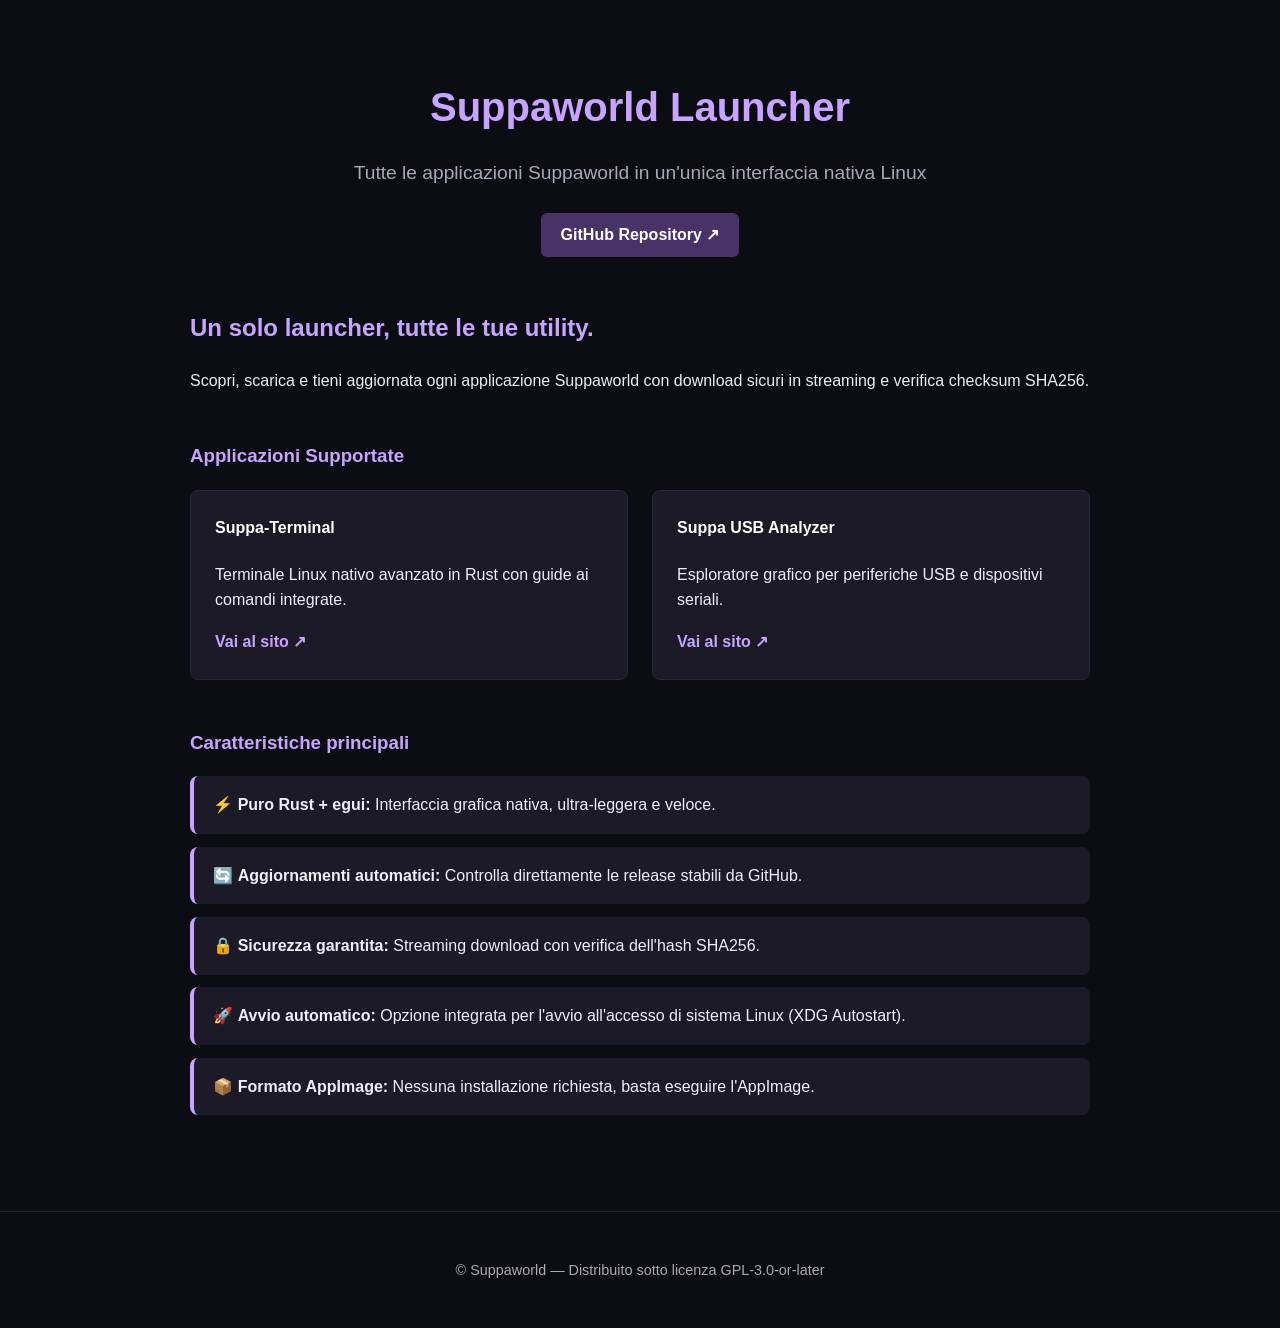
==== docs/index.html @ b3b7117d "Add docs/index.html" ====
<!doctype html>
<html lang="it">
  <head>
    <meta charset="utf-8">
    <meta name="viewport" content="width=device-width, initial-scale=1">
    <meta name="description" content="Suppaworld Launcher: l'hub unico per scoprire, scaricare e aggiornare le applicazioni Suppaworld su Linux.">
    <title>Suppaworld Launcher — Suppaworld</title>
    <link rel="stylesheet" href="./styles.css">
  </head>
  <body>
    <header>
      <div class="header-container">
        <h1>Suppaworld Launcher</h1>
        <p class="subtitle">Tutte le applicazioni Suppaworld in un'unica interfaccia nativa Linux</p>
        <nav>
          <a href="https://github.com/suppaman80/Suppa_Launcher" class="btn">GitHub Repository ↗</a>
        </nav>
      </div>
    </header>
    <main>
      <section class="hero">
        <h2>Un solo launcher, tutte le tue utility.</h2>
        <p>Scopri, scarica e tieni aggiornata ogni applicazione Suppaworld con download sicuri in streaming e verifica checksum SHA256.</p>
      </section>
      <section class="apps">
        <h3>Applicazioni Supportate</h3>
        <div class="grid">
          <div class="card">
            <h4>Suppa-Terminal</h4>
            <p>Terminale Linux nativo avanzato in Rust con guide ai comandi integrate.</p>
            <a href="https://suppaman80.github.io/Suppa-Terminal/">Vai al sito ↗</a>
          </div>
          <div class="card">
            <h4>Suppa USB Analyzer</h4>
            <p>Esploratore grafico per periferiche USB e dispositivi seriali.</p>
            <a href="https://suppaman80.github.io/Suppa-Usb-Analyzer/">Vai al sito ↗</a>
          </div>
        </div>
      </section>
      <section class="features">
        <h3>Caratteristiche principali</h3>
        <ul>
          <li>⚡ <strong>Puro Rust + egui:</strong> Interfaccia grafica nativa, ultra-leggera e veloce.</li>
          <li>🔄 <strong>Aggiornamenti automatici:</strong> Controlla direttamente le release stabili da GitHub.</li>
          <li>🔒 <strong>Sicurezza garantita:</strong> Streaming download con verifica dell'hash SHA256.</li>
          <li>🚀 <strong>Avvio automatico:</strong> Opzione integrata per l'avvio all'accesso di sistema Linux (XDG Autostart).</li>
          <li>📦 <strong>Formato AppImage:</strong> Nessuna installazione richiesta, basta eseguire l'AppImage.</li>
        </ul>
      </section>
    </main>
    <footer>
      <p>&copy; Suppaworld — Distribuito sotto licenza GPL-3.0-or-later</p>
    </footer>
  </body>
</html>
---- docs/styles.css ----
body {
  background: #0c0d13;
  color: #efedf4;
  font-family: -apple-system, BlinkMacSystemFont, "Segoe UI", Roboto, Helvetica, Arial, sans-serif;
  line-height: 1.6;
  margin: 0;
  padding: 0;
}
.header-container {
  max-width: 900px;
  margin: 0 auto;
  padding: 3rem 1.5rem 2rem;
  text-align: center;
}
h1 {
  color: #c7a4ff;
  font-size: 2.5rem;
  margin-bottom: 0.5rem;
}
.subtitle {
  color: #aba6b9;
  font-size: 1.2rem;
}
nav {
  margin-top: 1.5rem;
}
.btn {
  display: inline-block;
  background: #483369;
  color: #ffffff;
  padding: 0.6rem 1.2rem;
  border-radius: 6px;
  text-decoration: none;
  font-weight: bold;
}
.btn:hover {
  background: #5c4387;
}
main {
  max-width: 900px;
  margin: 0 auto;
  padding: 0 1.5rem 3rem;
}
section {
  margin-bottom: 3rem;
}
h2, h3 {
  color: #c7a4ff;
}
.grid {
  display: grid;
  grid-template-columns: repeat(auto-fit, minmax(280px, 1fr));
  gap: 1.5rem;
  margin-top: 1rem;
}
.card {
  background: #1d1a27;
  padding: 1.5rem;
  border-radius: 8px;
  border: 1px solid #2b273b;
}
.card h4 {
  margin-top: 0;
  color: #ffffff;
}
.card a {
  color: #c7a4ff;
  text-decoration: none;
  font-weight: bold;
}
.card a:hover {
  text-decoration: underline;
}
ul {
  list-style: none;
  padding: 0;
}
li {
  background: #1d1a27;
  margin: 0.8rem 0;
  padding: 1rem 1.2rem;
  border-radius: 8px;
  border-left: 4px solid #c7a4ff;
}
footer {
  border-top: 1px solid #211e2d;
  text-align: center;
  padding: 2rem;
  color: #aba6b9;
  font-size: 0.9rem;
}
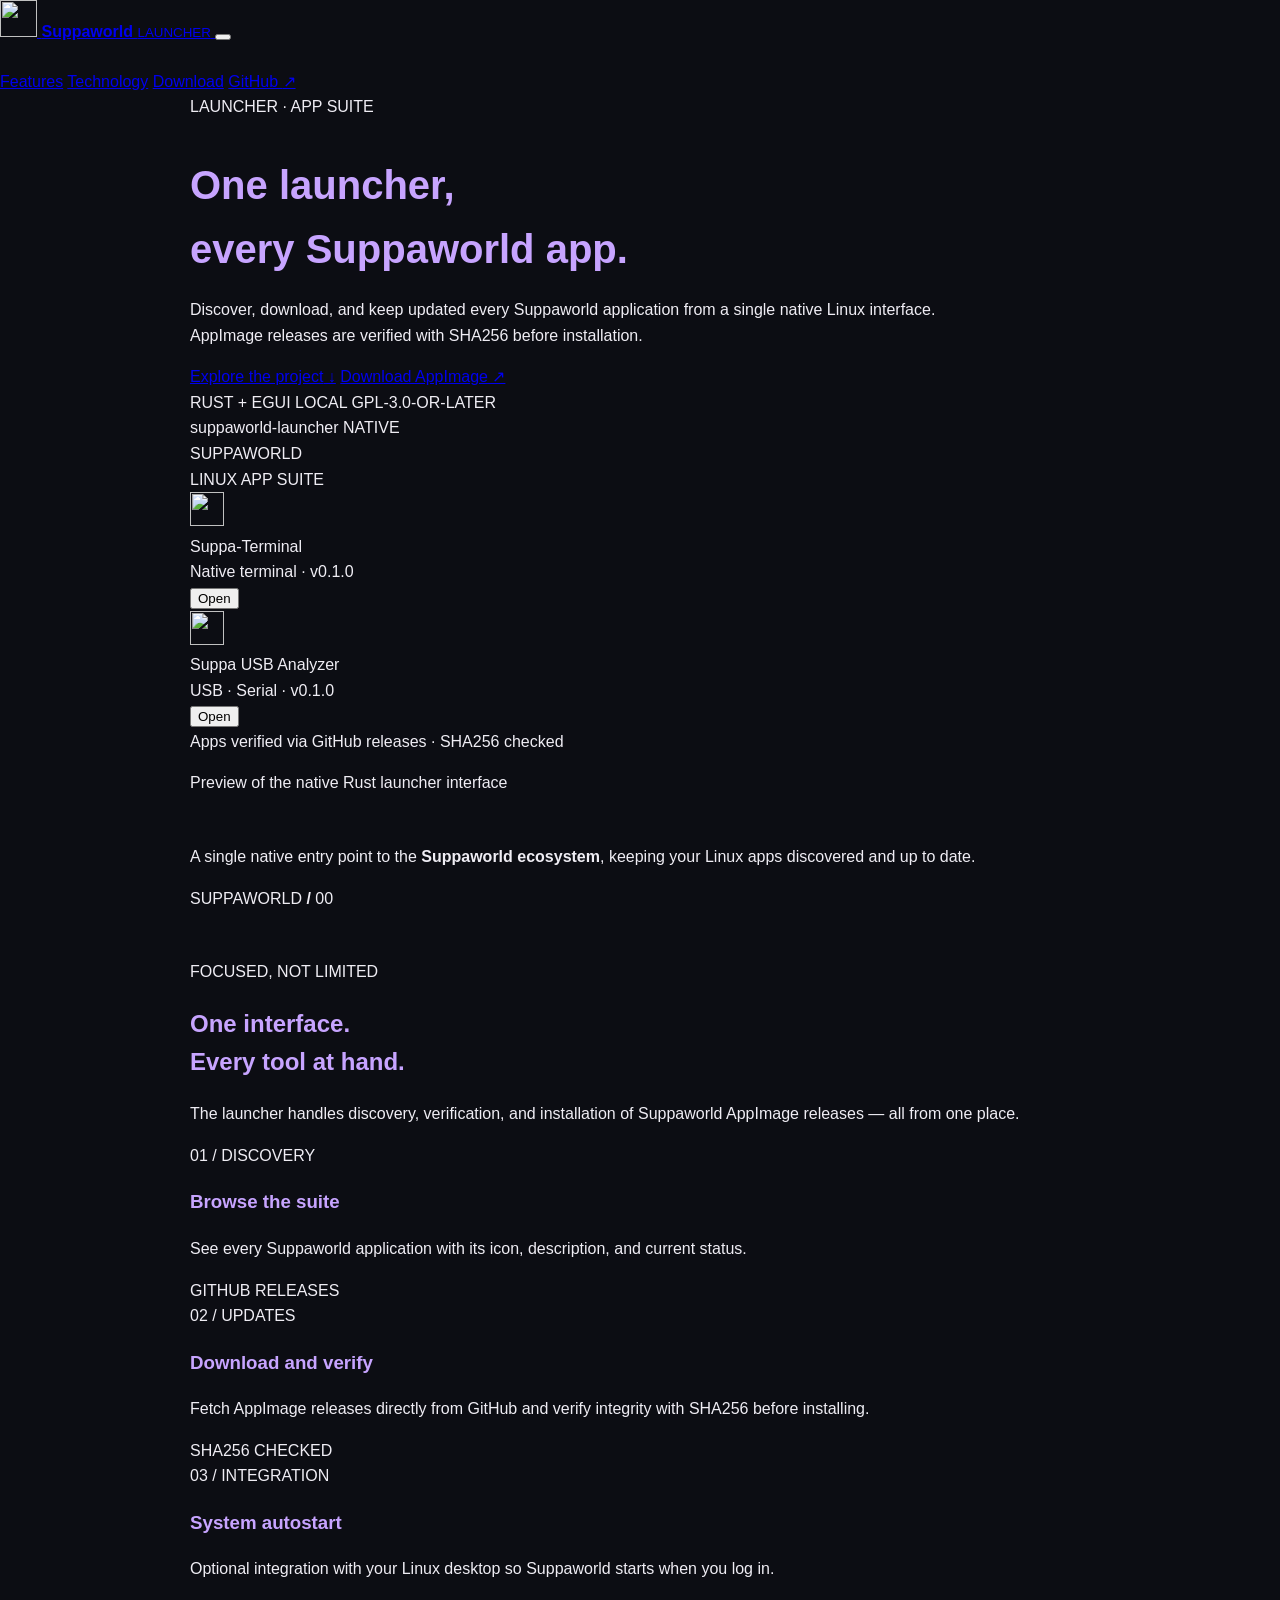
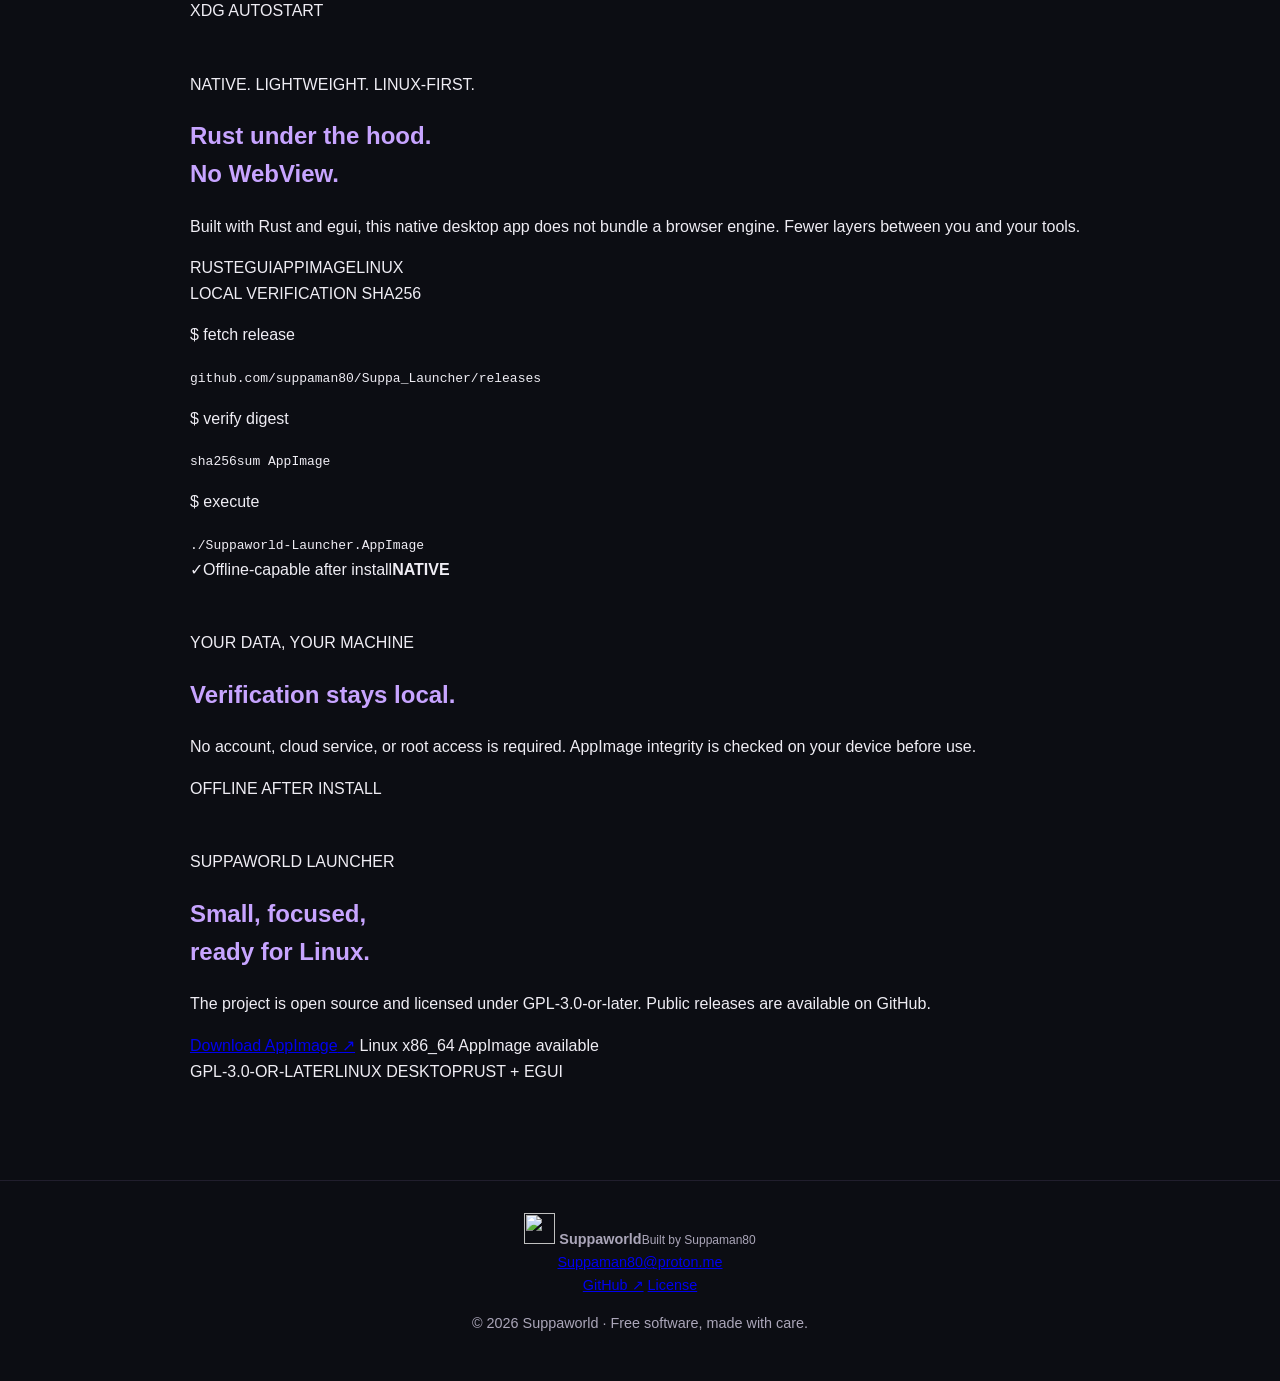
==== commit 0b770ab1: "Add styled docs/index.html" ====
--- a/docs/index.html
+++ b/docs/index.html
@@ -1,55 +1,212 @@
 <!doctype html>
-<html lang="it">
+<html lang="en">
   <head>
     <meta charset="utf-8">
     <meta name="viewport" content="width=device-width, initial-scale=1">
-    <meta name="description" content="Suppaworld Launcher: l'hub unico per scoprire, scaricare e aggiornare le applicazioni Suppaworld su Linux.">
+    <meta name="theme-color" content="#0c0d13">
+    <meta name="description" content="Suppaworld Launcher: native hub to discover, download, and update Suppaworld applications on Linux.">
+    <meta property="og:title" content="Suppaworld Launcher — Suppaworld">
+    <meta property="og:description" content="A native launcher for the Suppaworld app suite, built with Rust.">
+    <meta property="og:type" content="website">
     <title>Suppaworld Launcher — Suppaworld</title>
     <link rel="stylesheet" href="./styles.css">
+    <link rel="icon" type="image/png" href="./suppa-terminal.png">
+    <script src="./app.js" defer></script>
   </head>
-  <body>
-    <header>
-      <div class="header-container">
-        <h1>Suppaworld Launcher</h1>
-        <p class="subtitle">Tutte le applicazioni Suppaworld in un'unica interfaccia nativa Linux</p>
-        <nav>
-          <a href="https://github.com/suppaman80/Suppa_Launcher" class="btn">GitHub Repository ↗</a>
-        </nav>
+  <body id="top">
+    <div class="ambient ambient-one" aria-hidden="true"></div>
+    <div class="ambient ambient-two" aria-hidden="true"></div>
+
+    <header class="site-header">
+      <a class="brand" href="#top" aria-label="Suppaworld, back to top">
+        <img class="brand-mark" src="./suppa-terminal.png" width="37" height="37" alt="">
+        <span class="brand-name">
+          <strong>Suppaworld</strong>
+          <small>LAUNCHER</small>
+        </span>
+      </a>
+
+      <button class="menu-toggle" type="button" aria-expanded="false" aria-controls="main-navigation" aria-label="Open menu">
+        <span></span><span></span>
+      </button>
+
+      <nav class="main-navigation" id="main-navigation" aria-label="Main navigation">
+        <a href="#features">Features</a>
+        <a href="#technology">Technology</a>
+        <a href="#download">Download</a>
+        <a class="nav-github" href="https://github.com/suppaman80/Suppa_Launcher" target="_blank" rel="noreferrer">GitHub <span aria-hidden="true">↗</span></a>
+      </nav>
+    </header>
+
+    <main>
+      <section class="hero section-wrap" aria-labelledby="hero-title">
+        <div class="hero-copy">
+          <div class="eyebrow">
+            <span class="eyebrow-dot"></span>
+            LAUNCHER · APP SUITE
+          </div>
+          <h1 id="hero-title">One launcher,<br><span>every Suppaworld app.</span></h1>
+          <p class="hero-description">
+            Discover, download, and keep updated every Suppaworld application from a single native Linux interface.<br>
+            AppImage releases are verified with SHA256 before installation.
+          </p>
+          <div class="hero-actions">
+            <a class="button button-primary" href="#features">Explore the project<span aria-hidden="true"> ↓</span></a>
+            <a class="button button-quiet" href="https://github.com/suppaman80/Suppa_Launcher/releases/latest" target="_blank" rel="noreferrer">Download AppImage<span aria-hidden="true"> ↗</span></a>
+          </div>
+          <div class="hero-facts" aria-label="Key facts">
+            <span><i class="fact-mark fact-rust"></i> RUST + EGUI</span>
+            <span><i class="fact-mark fact-local"></i> LOCAL</span>
+            <span><i class="fact-mark fact-license"></i> GPL-3.0-OR-LATER</span>
+          </div>
+        </div>
+
+        <div class="hero-preview">
+          <div class="preview-glow" aria-hidden="true"></div>
+          <div class="app-window">
+            <div class="window-top">
+              <span class="window-dots"><i></i><i></i><i></i></span>
+              <span class="window-title">suppaworld-launcher</span>
+              <span class="window-live"><i></i> NATIVE</span>
+            </div>
+            <div class="window-body">
+              <div class="launcher-preview">
+                <div class="launcher-header">
+                  <div class="launcher-title">SUPPAWORLD</div>
+                  <div class="launcher-subtitle">LINUX APP SUITE</div>
+                </div>
+                <div class="launcher-grid">
+                  <div class="app-card preview-card">
+                    <img class="app-preview-icon" src="./suppa-terminal.png" width="34" height="34" alt="">
+                    <div class="app-preview-info">
+                      <div class="app-preview-name">Suppa-Terminal</div>
+                      <div class="app-preview-state">Native terminal · v0.1.0</div>
+                    </div>
+                    <button class="app-preview-action">Open</button>
+                  </div>
+                  <div class="app-card preview-card">
+                    <img class="app-preview-icon" src="./suppa-usb-analyzer.png" width="34" height="34" alt="">
+                    <div class="app-preview-info">
+                      <div class="app-preview-name">Suppa USB Analyzer</div>
+                      <div class="app-preview-state">USB · Serial · v0.1.0</div>
+                    </div>
+                    <button class="app-preview-action">Open</button>
+                  </div>
+                </div>
+                <div class="launcher-notice">
+                  <span class="launcher-dot"></span>
+                  Apps verified via GitHub releases · SHA256 checked
+                </div>
+              </div>
+            </div>
+          </div>
+          <p class="preview-caption"><span></span> Preview of the native Rust launcher interface</p>
+        </div>
+      </section>
+
+      <section class="intro-strip section-wrap" aria-label="Introduction">
+        <p>A single native entry point to the <strong>Suppaworld ecosystem</strong>, keeping your Linux apps discovered and up to date.</p>
+        <span class="strip-index">SUPPAWORLD <b>/</b> 00</span>
+      </section>
+
+      <section class="content-section section-wrap" id="features">
+        <div class="section-heading">
+          <div>
+            <span class="section-kicker">FOCUSED, NOT LIMITED</span>
+            <h2>One interface.<br><span>Every tool at hand.</span></h2>
+          </div>
+          <p>The launcher handles discovery, verification, and installation of Suppaworld AppImage releases — all from one place.</p>
+        </div>
+
+        <div class="feature-grid">
+          <article class="feature-card feature-primary">
+            <div class="feature-icon icon-scan" aria-hidden="true"><span></span><span></span><span></span></div>
+            <span class="card-index">01 / DISCOVERY</span>
+            <h3>Browse the suite</h3>
+            <p>See every Suppaworld application with its icon, description, and current status.</p>
+            <div class="feature-foot"><span class="feature-dot"></span> GITHUB RELEASES</div>
+          </article>
+
+          <article class="feature-card">
+            <div class="feature-icon icon-download" aria-hidden="true"><i></i><i></i><i></i></div>
+            <span class="card-index">02 / UPDATES</span>
+            <h3>Download and verify</h3>
+            <p>Fetch AppImage releases directly from GitHub and verify integrity with SHA256 before installing.</p>
+            <div class="feature-foot"><span class="feature-dot dot-blue"></span> SHA256 CHECKED</div>
+          </article>
+
+          <article class="feature-card">
+            <div class="feature-icon icon-gear" aria-hidden="true"><i></i><i></i><i></i><i></i></div>
+            <span class="card-index">03 / INTEGRATION</span>
+            <h3>System autostart</h3>
+            <p>Optional integration with your Linux desktop so Suppaworld starts when you log in.</p>
+            <div class="feature-foot"><span class="feature-dot dot-green"></span> XDG AUTOSTART</div>
+          </article>
+        </div>
+      </section>
+
+      <section class="content-section section-wrap technology-section" id="technology">
+        <div class="technology-card">
+          <div class="technology-copy">
+            <span class="section-kicker">NATIVE. LIGHTWEIGHT. LINUX-FIRST.</span>
+            <h2>Rust under the hood.<br><span>No WebView.</span></h2>
+            <p>Built with Rust and egui, this native desktop app does not bundle a browser engine. Fewer layers between you and your tools.</p>
+            <div class="tech-pills"><span>RUST</span><span>EGUI</span><span>APPIMAGE</span><span>LINUX</span></div>
+          </div>
+          <div class="terminal-card" aria-label="Example of local verification">
+            <div class="terminal-top">
+              <span class="terminal-dots"><i></i><i></i><i></i></span>
+              <span>LOCAL VERIFICATION</span>
+              <span class="terminal-lock">SHA256</span>
+            </div>
+            <div class="terminal-body">
+              <p><span class="terminal-prompt">$</span> fetch release</p>
+              <code>github.com/suppaman80/Suppa_Launcher/releases</code>
+              <p><span class="terminal-prompt">$</span> verify digest</p>
+              <code>sha256sum AppImage</code>
+              <p><span class="terminal-prompt">$</span> execute</p>
+              <code>./Suppaworld-Launcher.AppImage</code>
+              <div class="terminal-result"><span class="result-check">✓</span><span>Offline-capable after install</span><b>NATIVE</b></div>
+            </div>
+          </div>
+        </div>
+      </section>
+
+      <section class="privacy-section section-wrap">
+        <div class="privacy-mark" aria-hidden="true"><span></span></div>
+        <div>
+          <span class="section-kicker">YOUR DATA, YOUR MACHINE</span>
+          <h2>Verification stays local.</h2>
+          <p>No account, cloud service, or root access is required. AppImage integrity is checked on your device before use.</p>
+        </div>
+        <span class="privacy-badge"><i></i> OFFLINE AFTER INSTALL</span>
+      </section>
+
+      <section class="download-section section-wrap" id="download">
+        <div class="download-orbit orbit-one" aria-hidden="true"></div>
+        <div class="download-orbit orbit-two" aria-hidden="true"></div>
+        <span class="section-kicker">SUPPAWORLD LAUNCHER</span>
+        <h2>Small, focused,<br><span>ready for Linux.</span></h2>
+        <p>The project is open source and licensed under GPL-3.0-or-later. Public releases are available on GitHub.</p>
+        <div class="download-actions">
+          <a class="button button-primary" href="https://github.com/suppaman80/Suppa_Launcher/releases/latest" target="_blank" rel="noreferrer">Download AppImage<span aria-hidden="true"> ↗</span></a>
+          <span class="release-note"><i></i> Linux x86_64 AppImage available</span>
+        </div>
+        <div class="download-meta"><span>GPL-3.0-OR-LATER</span><span>LINUX DESKTOP</span><span>RUST + EGUI</span></div>
+      </section>
+    </main>
+
+    <footer class="site-footer section-wrap">
+      <div class="footer-brand">
+        <img class="brand-mark" src="./suppa-terminal.png" width="31" height="31" alt="">
+        <span><strong>Suppaworld</strong><small>Built by Suppaman80</small></span>
       </div>
-    </header>
-    <main>
-      <section class="hero">
-        <h2>Un solo launcher, tutte le tue utility.</h2>
-        <p>Scopri, scarica e tieni aggiornata ogni applicazione Suppaworld con download sicuri in streaming e verifica checksum SHA256.</p>
-      </section>
-      <section class="apps">
-        <h3>Applicazioni Supportate</h3>
-        <div class="grid">
-          <div class="card">
-            <h4>Suppa-Terminal</h4>
-            <p>Terminale Linux nativo avanzato in Rust con guide ai comandi integrate.</p>
-            <a href="https://suppaman80.github.io/Suppa-Terminal/">Vai al sito ↗</a>
-          </div>
-          <div class="card">
-            <h4>Suppa USB Analyzer</h4>
-            <p>Esploratore grafico per periferiche USB e dispositivi seriali.</p>
-            <a href="https://suppaman80.github.io/Suppa-Usb-Analyzer/">Vai al sito ↗</a>
-          </div>
-        </div>
-      </section>
-      <section class="features">
-        <h3>Caratteristiche principali</h3>
-        <ul>
-          <li>⚡ <strong>Puro Rust + egui:</strong> Interfaccia grafica nativa, ultra-leggera e veloce.</li>
-          <li>🔄 <strong>Aggiornamenti automatici:</strong> Controlla direttamente le release stabili da GitHub.</li>
-          <li>🔒 <strong>Sicurezza garantita:</strong> Streaming download con verifica dell'hash SHA256.</li>
-          <li>🚀 <strong>Avvio automatico:</strong> Opzione integrata per l'avvio all'accesso di sistema Linux (XDG Autostart).</li>
-          <li>📦 <strong>Formato AppImage:</strong> Nessuna installazione richiesta, basta eseguire l'AppImage.</li>
-        </ul>
-      </section>
-    </main>
-    <footer>
-      <p>&copy; Suppaworld — Distribuito sotto licenza GPL-3.0-or-later</p>
+      <a class="footer-email" href="mailto:Suppaman80@proton.me">Suppaman80@proton.me</a>
+      <div class="footer-links">
+        <a href="https://github.com/suppaman80/Suppa_Launcher" target="_blank" rel="noreferrer">GitHub ↗</a>
+        <a href="https://github.com/suppaman80/Suppa_Launcher/blob/main/LICENSE" target="_blank" rel="noreferrer">License</a>
+      </div>
+      <p class="copyright">© <span id="current-year">2026</span> Suppaworld · Free software, made with care.</p>
     </footer>
   </body>
 </html>
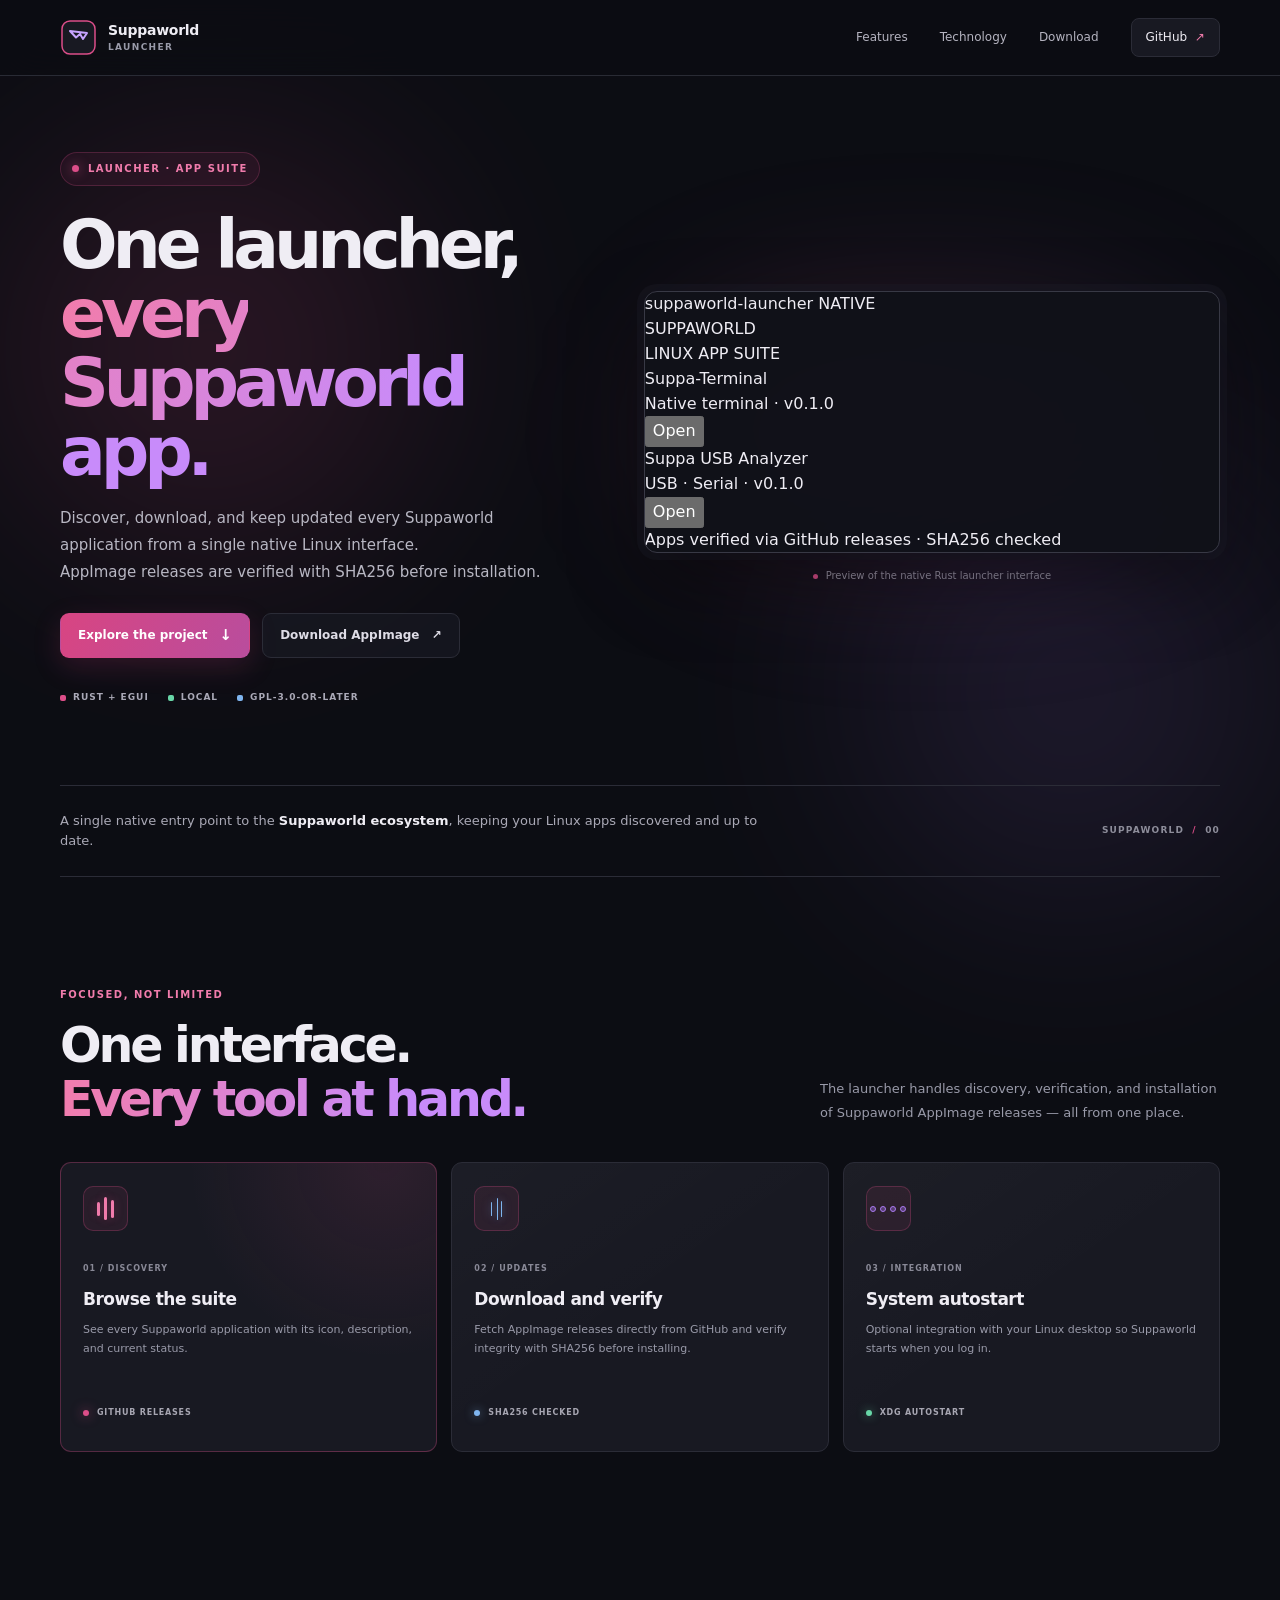
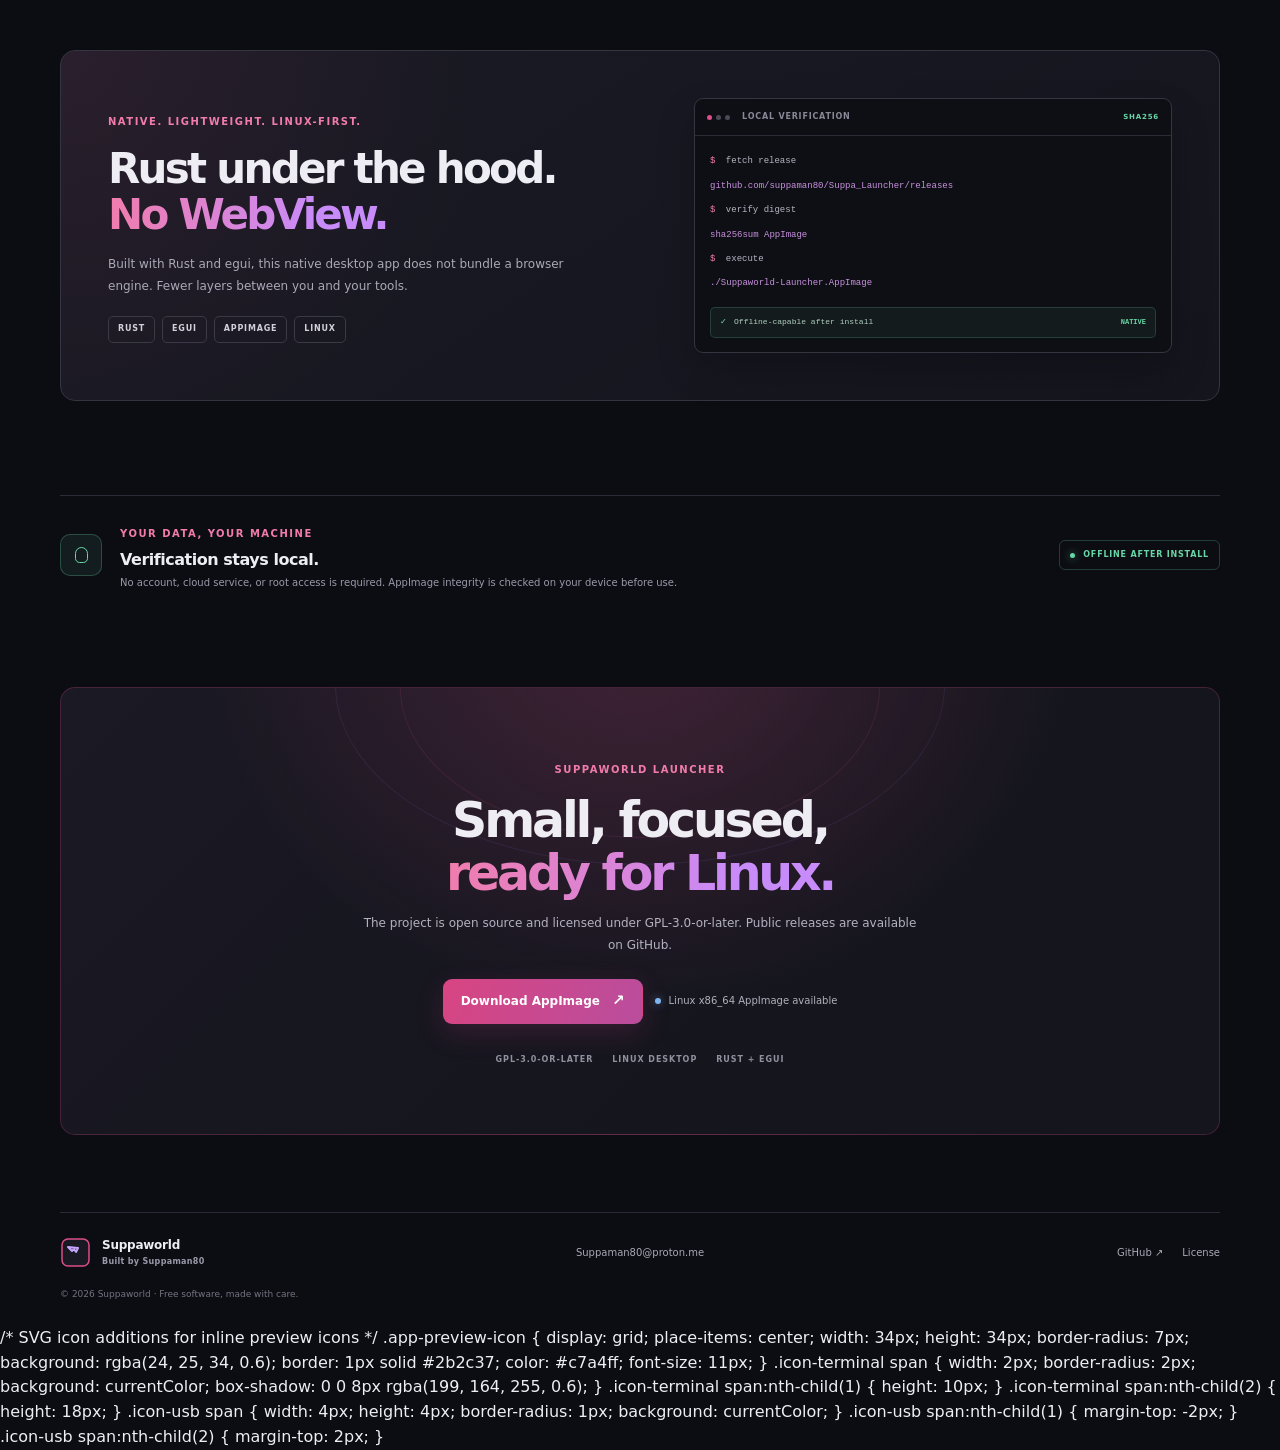
==== commit cf03a239: "Update docs/index.html with inline SVG icons" ====
--- a/docs/index.html
+++ b/docs/index.html
@@ -10,7 +10,6 @@
     <meta property="og:type" content="website">
     <title>Suppaworld Launcher — Suppaworld</title>
     <link rel="stylesheet" href="./styles.css">
-    <link rel="icon" type="image/png" href="./suppa-terminal.png">
     <script src="./app.js" defer></script>
   </head>
   <body id="top">
@@ -19,7 +18,10 @@
 
     <header class="site-header">
       <a class="brand" href="#top" aria-label="Suppaworld, back to top">
-        <img class="brand-mark" src="./suppa-terminal.png" width="37" height="37" alt="">
+        <svg class="brand-mark" width="37" height="37" viewBox="0 0 37 37" fill="none" xmlns="http://www.w3.org/2000/svg">
+          <rect width="33" height="33" x="2" y="2" rx="8" fill="#181922" stroke="var(--pink)" stroke-width="1.5"/>
+          <path d="M10 12L16 18.5L20 15L23 20L27 14L10 12Z" stroke="#c7a4ff" stroke-width="2" stroke-linecap="round" stroke-linejoin="round"/>
+        </svg>
         <span class="brand-name">
           <strong>Suppaworld</strong>
           <small>LAUNCHER</small>
@@ -77,7 +79,7 @@
                 </div>
                 <div class="launcher-grid">
                   <div class="app-card preview-card">
-                    <img class="app-preview-icon" src="./suppa-terminal.png" width="34" height="34" alt="">
+                    <div class="app-preview-icon icon-terminal" aria-hidden="true"><span></span><span></span></div>
                     <div class="app-preview-info">
                       <div class="app-preview-name">Suppa-Terminal</div>
                       <div class="app-preview-state">Native terminal · v0.1.0</div>
@@ -85,7 +87,7 @@
                     <button class="app-preview-action">Open</button>
                   </div>
                   <div class="app-card preview-card">
-                    <img class="app-preview-icon" src="./suppa-usb-analyzer.png" width="34" height="34" alt="">
+                    <div class="app-preview-icon icon-usb" aria-hidden="true"><span></span><span></span></div>
                     <div class="app-preview-info">
                       <div class="app-preview-name">Suppa USB Analyzer</div>
                       <div class="app-preview-state">USB · Serial · v0.1.0</div>
@@ -198,7 +200,10 @@
 
     <footer class="site-footer section-wrap">
       <div class="footer-brand">
-        <img class="brand-mark" src="./suppa-terminal.png" width="31" height="31" alt="">
+        <svg class="brand-mark" width="31" height="31" viewBox="0 0 31 31" fill="none" xmlns="http://www.w3.org/2000/svg">
+          <rect width="27" height="27" x="2" y="2" rx="6" fill="#181922" stroke="var(--pink)" stroke-width="1.5"/>
+          <path d="M8 10L12 14L14 12L16 15L18 11L8 10Z" stroke="#c7a4ff" stroke-width="2" stroke-linecap="round" stroke-linejoin="round"/>
+        </svg>
         <span><strong>Suppaworld</strong><small>Built by Suppaman80</small></span>
       </div>
       <a class="footer-email" href="mailto:Suppaman80@proton.me">Suppaman80@proton.me</a>
@@ -209,4 +214,37 @@
       <p class="copyright">© <span id="current-year">2026</span> Suppaworld · Free software, made with care.</p>
     </footer>
   </body>
-</html>+</html>
+
+/* SVG icon additions for inline preview icons */
+.app-preview-icon {
+  display: grid;
+  place-items: center;
+  width: 34px;
+  height: 34px;
+  border-radius: 7px;
+  background: rgba(24, 25, 34, 0.6);
+  border: 1px solid #2b2c37;
+  color: #c7a4ff;
+  font-size: 11px;
+}
+
+.icon-terminal span {
+  width: 2px;
+  border-radius: 2px;
+  background: currentColor;
+  box-shadow: 0 0 8px rgba(199, 164, 255, 0.6);
+}
+
+.icon-terminal span:nth-child(1) { height: 10px; }
+.icon-terminal span:nth-child(2) { height: 18px; }
+
+.icon-usb span {
+  width: 4px;
+  height: 4px;
+  border-radius: 1px;
+  background: currentColor;
+}
+
+.icon-usb span:nth-child(1) { margin-top: -2px; }
+.icon-usb span:nth-child(2) { margin-top: 2px; }
--- a/docs/styles.css
+++ b/docs/styles.css
@@ -1,91 +1,1148 @@
+:root {
+  color-scheme: dark;
+  --background: #0c0d13;
+  --surface: #181922;
+  --surface-raised: #20212c;
+  --surface-deep: #11121a;
+  --line: #2b2c37;
+  --text: #efedf4;
+  --muted: #999aa9;
+  --pink: #dc4e89;
+  --pink-light: #f17cac;
+  --violet: #a879ef;
+  --blue: #7fb5ef;
+  --green: #68d6a7;
+  --page-width: 1160px;
+  font-family:
+    Inter, ui-sans-serif, system-ui, -apple-system, BlinkMacSystemFont, "Segoe UI",
+    sans-serif;
+  font-synthesis: none;
+  text-rendering: optimizeLegibility;
+}
+
+* {
+  box-sizing: border-box;
+}
+
+html {
+  scroll-behavior: smooth;
+  scroll-padding-top: 88px;
+}
+
 body {
-  background: #0c0d13;
-  color: #efedf4;
-  font-family: -apple-system, BlinkMacSystemFont, "Segoe UI", Roboto, Helvetica, Arial, sans-serif;
-  line-height: 1.6;
+  min-width: 320px;
   margin: 0;
-  padding: 0;
-}
-.header-container {
-  max-width: 900px;
-  margin: 0 auto;
-  padding: 3rem 1.5rem 2rem;
+  overflow-x: hidden;
+  background: var(--background);
+  color: var(--text);
+  line-height: 1.55;
+}
+
+body::selection {
+  background: rgba(220, 78, 137, 0.36);
+}
+
+a {
+  color: inherit;
+  text-decoration: none;
+}
+
+button {
+  font: inherit;
+}
+
+.ambient {
+  position: absolute;
+  z-index: -1;
+  width: min(420px, 100vw);
+  height: 420px;
+  border-radius: 50%;
+  filter: blur(110px);
+  opacity: 0.14;
+  pointer-events: none;
+}
+
+.ambient-one {
+  top: 140px;
+  left: 0;
+  background: var(--pink);
+}
+
+.ambient-two {
+  top: 480px;
+  right: 0;
+  background: var(--violet);
+  opacity: 0.11;
+}
+
+.section-wrap {
+  width: min(var(--page-width), calc(100% - 64px));
+  margin-inline: auto;
+}
+
+.site-header {
+  position: sticky;
+  z-index: 20;
+  top: 0;
+  display: flex;
+  min-height: 76px;
+  align-items: center;
+  justify-content: space-between;
+  gap: 28px;
+  padding: 0 max(32px, calc((100vw - var(--page-width)) / 2));
+  border-bottom: 1px solid rgba(57, 58, 70, 0.68);
+  background: rgba(12, 13, 19, 0.86);
+  backdrop-filter: blur(18px);
+}
+
+.brand,
+.footer-brand {
+  display: inline-flex;
+  align-items: center;
+  gap: 11px;
+  flex: 0 0 auto;
+}
+
+.brand-mark {
+  display: block;
+  flex: 0 0 auto;
+}
+
+.brand-name,
+.footer-brand > span:last-child {
+  display: grid;
+  line-height: 1.16;
+}
+
+.brand-name strong,
+.footer-brand strong {
+  font-size: 14px;
+  letter-spacing: -0.02em;
+}
+
+.brand-name small,
+.footer-brand small {
+  margin-top: 4px;
+  color: var(--muted);
+  font-size: 9px;
+  font-weight: 700;
+  letter-spacing: 0.15em;
+}
+
+.main-navigation {
+  display: flex;
+  align-items: center;
+  gap: clamp(18px, 2.5vw, 34px);
+  color: #b5b4c0;
+  font-size: 12px;
+}
+
+.main-navigation a {
+  transition: color 160ms ease;
+}
+
+.main-navigation a:hover,
+.footer-links a:hover,
+.footer-email:hover {
+  color: var(--pink-light);
+}
+
+.main-navigation .nav-github {
+  padding: 9px 14px;
+  border: 1px solid var(--line);
+  border-radius: 8px;
+  background: var(--surface);
+  color: var(--text);
+}
+
+.nav-github span {
+  margin-left: 4px;
+  color: var(--pink-light);
+}
+
+.menu-toggle {
+  display: none;
+}
+
+.hero {
+  display: grid;
+  min-height: 620px;
+  grid-template-columns: 0.96fr 1.04fr;
+  align-items: center;
+  gap: 52px;
+  padding-top: 76px;
+  padding-bottom: 80px;
+}
+
+.hero-copy {
+  position: relative;
+  z-index: 1;
+}
+
+.eyebrow,
+.section-kicker {
+  color: var(--pink-light);
+  font-size: 10px;
+  font-weight: 800;
+  letter-spacing: 0.15em;
+}
+
+.eyebrow {
+  display: inline-flex;
+  align-items: center;
+  gap: 9px;
+  padding: 8px 11px;
+  border: 1px solid rgba(220, 78, 137, 0.23);
+  border-radius: 99px;
+  background: rgba(220, 78, 137, 0.07);
+}
+
+.eyebrow-dot,
+.feature-dot,
+.release-note i,
+.window-live i,
+.privacy-badge i {
+  width: 7px;
+  height: 7px;
+  flex: 0 0 auto;
+  border-radius: 50%;
+  background: var(--pink);
+  box-shadow: 0 0 12px rgba(220, 78, 137, 0.72);
+}
+
+h1,
+h2,
+h3,
+p {
+  margin-top: 0;
+}
+
+.hero h1 {
+  margin: 24px 0 19px;
+  font-size: clamp(45px, 5.3vw, 70px);
+  font-weight: 760;
+  letter-spacing: -0.075em;
+  line-height: 1.02;
+}
+
+.hero h1 span,
+.section-heading h2 span,
+.compat-copy h2 span,
+.technology-copy h2 span,
+.download-section h2 span {
+  color: transparent;
+  background: linear-gradient(96deg, var(--pink-light), #c88bfa 75%);
+  background-clip: text;
+}
+
+.hero-description {
+  max-width: 510px;
+  margin-bottom: 27px;
+  color: #b8b7c3;
+  font-size: 15px;
+  line-height: 1.8;
+}
+
+.hero-actions,
+.download-actions {
+  display: flex;
+  flex-wrap: wrap;
+  align-items: center;
+  gap: 12px;
+}
+
+.button {
+  display: inline-flex;
+  min-height: 45px;
+  align-items: center;
+  justify-content: center;
+  gap: 12px;
+  padding: 0 17px;
+  border: 1px solid transparent;
+  border-radius: 9px;
+  font-size: 12px;
+  font-weight: 700;
+  transition:
+    transform 160ms ease,
+    border-color 160ms ease,
+    background 160ms ease;
+}
+
+.button:hover {
+  transform: translateY(-2px);
+}
+
+.button-primary {
+  background: linear-gradient(115deg, #d84582, #b94d9d);
+  box-shadow: 0 9px 28px rgba(204, 63, 128, 0.18);
+  color: white;
+}
+
+.button-primary:hover {
+  background: linear-gradient(115deg, #ea5b98, #ca5cab);
+}
+
+.button-primary span {
+  font-size: 15px;
+}
+
+.button-quiet {
+  border-color: var(--line);
+  background: rgba(24, 25, 34, 0.74);
+  color: #dedce6;
+}
+
+.button-quiet:hover {
+  border-color: rgba(220, 78, 137, 0.52);
+  background: var(--surface);
+}
+
+.hero-facts {
+  display: flex;
+  flex-wrap: wrap;
+  gap: 19px;
+  margin-top: 33px;
+  color: #aaa9b7;
+  font-size: 9px;
+  font-weight: 750;
+  letter-spacing: 0.11em;
+}
+
+.hero-facts span {
+  display: inline-flex;
+  align-items: center;
+  gap: 7px;
+}
+
+.fact-mark {
+  width: 6px;
+  height: 6px;
+  border-radius: 2px;
+  background: var(--pink);
+}
+
+.fact-local {
+  background: var(--green);
+}
+
+.fact-license {
+  background: var(--blue);
+}
+
+.hero-preview {
+  position: relative;
+  padding: 18px 0 0;
+}
+
+.preview-glow {
+  position: absolute;
+  inset: 12% 6% 10%;
+  border-radius: 40%;
+  background: linear-gradient(130deg, rgba(220, 78, 137, 0.22), rgba(126, 83, 182, 0.2));
+  filter: blur(76px);
+}
+
+.app-window {
+  position: relative;
+  overflow: hidden;
+  border: 1px solid #383945;
+  border-radius: 13px;
+  background: rgba(16, 17, 24, 0.96);
+  box-shadow:
+    0 28px 75px rgba(0, 0, 0, 0.42),
+    0 0 0 7px rgba(30, 31, 42, 0.38);
+}
+
+.feature-foot,
+.compat-card-head,
+.terminal-top,
+.terminal-result,
+.footer-links {
+  display: flex;
+  align-items: center;
+  justify-content: space-between;
+}
+
+.real-app-screenshot {
+  display: block;
+  width: 100%;
+  height: auto;
+}
+
+.preview-caption {
+  display: flex;
+  align-items: center;
+  justify-content: center;
+  gap: 8px;
+  margin: 15px 0 0;
+  color: #9999a7;
+  font-size: 10px;
+}
+
+.preview-caption span {
+  width: 5px;
+  height: 5px;
+  border-radius: 50%;
+  background: var(--pink);
+}
+
+.intro-strip {
+  display: flex;
+  align-items: center;
+  justify-content: space-between;
+  gap: 28px;
+  padding: 25px 0;
+  border-top: 1px solid var(--line);
+  border-bottom: 1px solid var(--line);
+}
+
+.intro-strip p {
+  max-width: 700px;
+  margin: 0;
+  color: #aaa9b6;
+  font-size: 13px;
+}
+
+.intro-strip strong {
+  color: var(--text);
+  font-weight: 650;
+}
+
+.strip-index {
+  flex: 0 0 auto;
+  color: #8d8d9a;
+  font-size: 9px;
+  font-weight: 750;
+  letter-spacing: 0.13em;
+}
+
+.strip-index b {
+  padding: 0 4px;
+  color: var(--pink);
+}
+
+.content-section {
+  padding-top: 104px;
+  padding-bottom: 104px;
+}
+
+.section-heading {
+  display: flex;
+  align-items: end;
+  justify-content: space-between;
+  gap: 42px;
+  margin-bottom: 35px;
+}
+
+.section-heading h2,
+.compat-copy h2,
+.technology-copy h2,
+.download-section h2 {
+  margin: 13px 0 0;
+  font-size: clamp(34px, 4vw, 49px);
+  font-weight: 730;
+  letter-spacing: -0.065em;
+  line-height: 1.1;
+}
+
+.section-heading > p {
+  max-width: 400px;
+  margin: 0 0 3px;
+  color: var(--muted);
+  font-size: 13px;
+  line-height: 1.8;
+}
+
+.feature-grid {
+  display: grid;
+  grid-template-columns: repeat(3, 1fr);
+  gap: 14px;
+}
+
+.feature-card {
+  min-height: 290px;
+  padding: 23px 22px 18px;
+  border: 1px solid var(--line);
+  border-radius: 11px;
+  background:
+    linear-gradient(145deg, rgba(255, 255, 255, 0.018), transparent 52%),
+    var(--surface);
+  transition:
+    border-color 180ms ease,
+    transform 180ms ease;
+}
+
+.feature-card:hover,
+.compat-card:hover {
+  transform: translateY(-3px);
+  border-color: rgba(220, 78, 137, 0.42);
+}
+
+.feature-primary {
+  border-color: rgba(220, 78, 137, 0.31);
+  background:
+    radial-gradient(circle at 86% 0, rgba(220, 78, 137, 0.11), transparent 45%),
+    var(--surface);
+}
+
+.feature-icon {
+  display: flex;
+  width: 45px;
+  height: 45px;
+  align-items: center;
+  justify-content: center;
+  margin-bottom: 23px;
+  border: 1px solid rgba(220, 78, 137, 0.26);
+  border-radius: 10px;
+  background: rgba(220, 78, 137, 0.09);
+  color: var(--pink-light);
+}
+
+.icon-scan {
+  gap: 4px;
+}
+
+.icon-scan span {
+  width: 3px;
+  border-radius: 5px;
+  background: var(--pink-light);
+  box-shadow: 0 0 9px rgba(220, 78, 137, 0.36);
+}
+
+.icon-scan span:nth-child(1) {
+  height: 14px;
+}
+
+.icon-scan span:nth-child(2) {
+  height: 23px;
+}
+
+.icon-scan span:nth-child(3) {
+  height: 18px;
+}
+
+.icon-download {
+  gap: 3px;
+  color: var(--blue);
+  font-size: 9px;
+  font-weight: 800;
+}
+
+.icon-download i {
+  width: 1px;
+  height: 10px;
+  border-radius: 2px;
+  background: var(--blue);
+  box-shadow: 0 0 8px rgba(127, 181, 239, 0.6);
+}
+
+.icon-download i:nth-child(1) { height: 14px; }
+.icon-download i:nth-child(2) { height: 22px; margin-left: 2px; }
+.icon-download i:nth-child(3) { height: 16px; }
+
+.icon-gear {
+  gap: 4px;
+  color: var(--violet);
+  font-size: 9px;
+  font-weight: 800;
+}
+
+.icon-gear i {
+  width: 6px;
+  height: 6px;
+  border: 1px solid var(--violet);
+  border-radius: 50%;
+  background: rgba(168, 121, 239, 0.35);
+}
+
+.card-index {
+  color: #898997;
+  font-size: 8px;
+  font-weight: 750;
+  letter-spacing: 0.13em;
+}
+
+.feature-card h3 {
+  margin: 7px 0 8px;
+  font-size: 17px;
+  letter-spacing: -0.03em;
+}
+
+.feature-card p {
+  min-height: 66px;
+  margin-bottom: 21px;
+  color: var(--muted);
+  font-size: 11px;
+  line-height: 1.75;
+}
+
+.feature-card code {
+  color: #d6b4ce;
+  font-size: 0.95em;
+}
+
+.feature-foot {
+  justify-content: flex-start;
+  gap: 8px;
+  color: #a7a6b2;
+  font-size: 8px;
+  font-weight: 750;
+  letter-spacing: 0.1em;
+}
+
+.feature-dot {
+  width: 6px;
+  height: 6px;
+}
+
+.dot-blue {
+  background: var(--blue);
+  box-shadow: 0 0 10px rgba(127, 181, 239, 0.6);
+}
+
+.dot-green {
+  background: var(--green);
+  box-shadow: 0 0 10px rgba(104, 214, 167, 0.6);
+}
+
+.technology-section {
+  padding-top: 94px;
+  padding-bottom: 94px;
+}
+
+.technology-card {
+  display: grid;
+  grid-template-columns: 1fr 0.9fr;
+  align-items: center;
+  gap: 55px;
+  padding: 47px;
+  border: 1px solid #343540;
+  border-radius: 15px;
+  background:
+    radial-gradient(circle at 0 0, rgba(220, 78, 137, 0.09), transparent 36%),
+    linear-gradient(145deg, #191a24, #14151d);
+}
+
+.technology-copy h2 {
+  margin-bottom: 15px;
+  font-size: clamp(30px, 3.4vw, 42px);
+}
+
+.technology-copy > p {
+  max-width: 490px;
+  margin-bottom: 19px;
+  color: #aaa9b6;
+  font-size: 12px;
+  line-height: 1.85;
+}
+
+.tech-pills {
+  display: flex;
+  gap: 7px;
+}
+
+.tech-pills span {
+  padding: 6px 9px;
+  border: 1px solid #3a3a46;
+  border-radius: 5px;
+  color: #d2d0db;
+  font-size: 8px;
+  font-weight: 800;
+  letter-spacing: 0.1em;
+}
+
+.terminal-card {
+  overflow: hidden;
+  border: 1px solid #343540;
+  border-radius: 9px;
+  background: #0e0f15;
+  box-shadow: 0 18px 38px rgba(0, 0, 0, 0.2);
+}
+
+.terminal-top {
+  min-height: 37px;
+  justify-content: flex-start;
+  gap: 12px;
+  padding: 0 12px;
+  border-bottom: 1px solid #2b2c35;
+  color: #888997;
+  font-size: 8px;
+  font-weight: 750;
+  letter-spacing: 0.1em;
+}
+
+.terminal-dots {
+  display: flex;
+  gap: 4px;
+}
+
+.terminal-dots i {
+  width: 5px;
+  height: 5px;
+  border-radius: 50%;
+  background: #494a55;
+}
+
+.terminal-dots i:first-child {
+  background: var(--pink);
+}
+
+.terminal-lock {
+  margin-left: auto;
+  color: var(--green);
+  font-size: 7px;
+}
+
+.terminal-body {
+  padding: 12px 15px 14px;
+  font-family: "SFMono-Regular", Consolas, "Liberation Mono", monospace;
+}
+
+.terminal-body p {
+  margin: 7px 0 3px;
+  color: #b6b5c2;
+  font-size: 9px;
+}
+
+.terminal-body code {
+  color: #c991df;
+  font-size: 9px;
+}
+
+.terminal-prompt {
+  margin-right: 5px;
+  color: var(--pink-light);
+}
+
+.terminal-result {
+  justify-content: flex-start;
+  gap: 7px;
+  margin-top: 13px;
+  padding: 8px 9px;
+  border: 1px solid rgba(104, 214, 167, 0.2);
+  border-radius: 5px;
+  background: rgba(104, 214, 167, 0.06);
+  color: #b1cfc1;
+  font-family: inherit;
+  font-size: 8px;
+}
+
+.result-check,
+.terminal-result b {
+  color: var(--green);
+}
+
+.terminal-result b {
+  margin-left: auto;
+  font-size: 7px;
+}
+
+.privacy-section {
+  display: flex;
+  align-items: center;
+  gap: 18px;
+  padding: 24px 0;
+  border-top: 1px solid var(--line);
+}
+
+.privacy-mark {
+  display: grid;
+  width: 42px;
+  height: 42px;
+  flex: 0 0 auto;
+  place-items: center;
+  border: 1px solid rgba(104, 214, 167, 0.27);
+  border-radius: 10px;
+  background: rgba(104, 214, 167, 0.08);
+}
+
+.privacy-mark span {
+  width: 13px;
+  height: 16px;
+  border: 1.5px solid var(--green);
+  border-radius: 7px 7px 5px 5px;
+}
+
+.privacy-section h2 {
+  margin: 4px 0 2px;
+  font-size: 16px;
+  letter-spacing: -0.03em;
+}
+
+.privacy-section p {
+  margin: 0;
+  color: var(--muted);
+  font-size: 10px;
+}
+
+.privacy-badge {
+  display: inline-flex;
+  align-items: center;
+  gap: 8px;
+  margin-left: auto;
+  padding: 8px 10px;
+  border: 1px solid rgba(104, 214, 167, 0.24);
+  border-radius: 6px;
+  color: var(--green);
+  font-size: 8px;
+  font-weight: 800;
+  letter-spacing: 0.1em;
+  white-space: nowrap;
+}
+
+.privacy-badge i {
+  width: 5px;
+  height: 5px;
+  background: var(--green);
+  box-shadow: 0 0 9px rgba(104, 214, 167, 0.65);
+}
+
+.download-section {
+  position: relative;
+  overflow: hidden;
+  margin-top: 72px;
+  margin-bottom: 77px;
+  padding: 68px 25px;
+  border: 1px solid rgba(220, 78, 137, 0.24);
+  border-radius: 15px;
+  background:
+    radial-gradient(ellipse at 50% -12%, rgba(220, 78, 137, 0.21), transparent 53%),
+    linear-gradient(135deg, #1b1924, #14151d 72%);
   text-align: center;
 }
-h1 {
-  color: #c7a4ff;
-  font-size: 2.5rem;
-  margin-bottom: 0.5rem;
-}
-.subtitle {
-  color: #aba6b9;
-  font-size: 1.2rem;
-}
-nav {
-  margin-top: 1.5rem;
-}
-.btn {
-  display: inline-block;
-  background: #483369;
-  color: #ffffff;
-  padding: 0.6rem 1.2rem;
-  border-radius: 6px;
-  text-decoration: none;
-  font-weight: bold;
-}
-.btn:hover {
-  background: #5c4387;
-}
-main {
-  max-width: 900px;
-  margin: 0 auto;
-  padding: 0 1.5rem 3rem;
-}
-section {
-  margin-bottom: 3rem;
-}
-h2, h3 {
-  color: #c7a4ff;
-}
-.grid {
+
+.download-orbit {
+  position: absolute;
+  top: -150px;
+  left: 50%;
+  width: 480px;
+  height: 300px;
+  border: 1px solid rgba(220, 78, 137, 0.12);
+  border-radius: 50%;
+  transform: translateX(-50%);
+  pointer-events: none;
+}
+
+.orbit-two {
+  top: -183px;
+  width: 610px;
+  height: 360px;
+  border-color: rgba(168, 121, 239, 0.1);
+}
+
+.download-section > :not(.download-orbit) {
+  position: relative;
+}
+
+.download-section h2 {
+  margin: 13px 0 12px;
+  font-size: clamp(36px, 4vw, 49px);
+}
+
+.download-section > p {
+  max-width: 560px;
+  margin: 0 auto 22px;
+  color: #b4b2c0;
+  font-size: 12px;
+  line-height: 1.8;
+}
+
+.download-actions {
+  justify-content: center;
+}
+
+.release-note {
+  display: inline-flex;
+  align-items: center;
+  gap: 8px;
+  color: #b2b0bd;
+  font-size: 10px;
+}
+
+.release-note i {
+  width: 6px;
+  height: 6px;
+  background: var(--blue);
+  box-shadow: 0 0 9px rgba(127, 181, 239, 0.54);
+}
+
+.download-meta {
+  display: flex;
+  flex-wrap: wrap;
+  justify-content: center;
+  gap: 19px;
+  margin-top: 30px;
+  color: #91909e;
+  font-size: 8px;
+  font-weight: 750;
+  letter-spacing: 0.12em;
+}
+
+.site-footer {
   display: grid;
-  grid-template-columns: repeat(auto-fit, minmax(280px, 1fr));
-  gap: 1.5rem;
-  margin-top: 1rem;
-}
-.card {
-  background: #1d1a27;
-  padding: 1.5rem;
-  border-radius: 8px;
-  border: 1px solid #2b273b;
-}
-.card h4 {
-  margin-top: 0;
-  color: #ffffff;
-}
-.card a {
-  color: #c7a4ff;
-  text-decoration: none;
-  font-weight: bold;
-}
-.card a:hover {
-  text-decoration: underline;
-}
-ul {
-  list-style: none;
-  padding: 0;
-}
-li {
-  background: #1d1a27;
-  margin: 0.8rem 0;
-  padding: 1rem 1.2rem;
-  border-radius: 8px;
-  border-left: 4px solid #c7a4ff;
-}
-footer {
-  border-top: 1px solid #211e2d;
-  text-align: center;
-  padding: 2rem;
-  color: #aba6b9;
-  font-size: 0.9rem;
+  grid-template-columns: 1fr auto 1fr;
+  align-items: center;
+  gap: 15px 24px;
+  padding-top: 24px;
+  padding-bottom: 24px;
+  border-top: 1px solid var(--line);
+}
+
+.footer-brand strong {
+  font-size: 12px;
+}
+
+.footer-brand small {
+  font-size: 8px;
+  letter-spacing: 0.04em;
+}
+
+.footer-email,
+.footer-links {
+  color: #aaa9b6;
+  font-size: 10px;
+}
+
+.footer-links {
+  justify-content: flex-end;
+  gap: 19px;
+}
+
+.copyright {
+  grid-column: 1 / -1;
+  margin: 5px 0 0;
+  color: #737481;
+  font-size: 9px;
+}
+
+@media (max-width: 900px) {
+  .site-header {
+    gap: 14px;
+  }
+
+  .main-navigation {
+    gap: 15px;
+    font-size: 11px;
+  }
+
+  .hero {
+    grid-template-columns: 1fr 1fr;
+    gap: 28px;
+  }
+
+  .hero h1 {
+    font-size: clamp(43px, 6vw, 60px);
+  }
+
+  .technology-card {
+    gap: 32px;
+    padding: 34px;
+  }
+}
+
+@media (max-width: 700px) {
+  html {
+    scroll-padding-top: 70px;
+  }
+
+  .section-wrap {
+    width: min(100% - 38px, 540px);
+  }
+
+  .site-header {
+    min-height: 66px;
+    padding-inline: 19px;
+  }
+
+  .menu-toggle {
+    display: grid;
+    width: 39px;
+    height: 39px;
+    align-content: center;
+    justify-items: center;
+    gap: 5px;
+    border: 1px solid var(--line);
+    border-radius: 8px;
+    background: var(--surface);
+    cursor: pointer;
+  }
+
+  .menu-toggle span {
+    width: 15px;
+    height: 1.5px;
+    border-radius: 2px;
+    background: var(--text);
+  }
+
+  .main-navigation {
+    position: absolute;
+    top: calc(100% + 1px);
+    right: 12px;
+    left: 12px;
+    display: none;
+    align-items: stretch;
+    gap: 2px;
+    padding: 9px;
+    border: 1px solid var(--line);
+    border-radius: 10px;
+    background: #15161e;
+    box-shadow: 0 18px 35px rgba(0, 0, 0, 0.42);
+  }
+
+  .main-navigation.is-open {
+    display: grid;
+  }
+
+  .main-navigation a {
+    padding: 10px 11px;
+    border-radius: 6px;
+  }
+
+  .main-navigation a:hover {
+    background: rgba(255, 255, 255, 0.04);
+  }
+
+  .main-navigation .nav-github {
+    margin-top: 4px;
+    text-align: center;
+  }
+
+  .hero {
+    min-height: 0;
+    grid-template-columns: 1fr;
+    gap: 43px;
+    padding-top: 66px;
+    padding-bottom: 51px;
+  }
+
+  .hero h1 {
+    margin-top: 20px;
+    font-size: clamp(44px, 12vw, 62px);
+  }
+
+  .hero-description {
+    font-size: 13px;
+  }
+
+  .hero-facts {
+    gap: 12px;
+    margin-top: 25px;
+    font-size: 8px;
+  }
+
+  .hero-preview {
+    width: 100%;
+    padding-top: 0;
+  }
+
+  .intro-strip {
+    align-items: flex-start;
+    padding: 19px 0;
+  }
+
+  .intro-strip p {
+    font-size: 11px;
+  }
+
+  .strip-index {
+    display: none;
+  }
+
+  .content-section {
+    padding-top: 72px;
+    padding-bottom: 72px;
+  }
+
+  .section-heading {
+    display: block;
+    margin-bottom: 25px;
+  }
+
+  .section-heading h2,
+  .compat-copy h2,
+  .technology-copy h2 {
+    font-size: 37px;
+  }
+
+  .section-heading > p {
+    margin-top: 14px;
+    font-size: 12px;
+  }
+
+  .feature-grid {
+    grid-template-columns: 1fr;
+    gap: 10px;
+  }
+
+  .feature-card {
+    min-height: auto;
+    padding: 19px;
+  }
+
+  .feature-icon {
+    margin-bottom: 16px;
+  }
+
+  .feature-card p {
+    min-height: 0;
+    margin-bottom: 16px;
+  }
+
+  .privacy-section {
+    flex-wrap: wrap;
+    gap: 12px;
+  }
+
+  .privacy-section > div:nth-child(2) {
+    flex: 1;
+    min-width: 210px;
+  }
+
+  .privacy-badge {
+    margin-left: 54px;
+  }
+
+  .download-section {
+    margin-top: 56px;
+    margin-bottom: 58px;
+    padding: 54px 17px;
+  }
+
+  .download-section h2 {
+    font-size: 39px;
+  }
+
+  .download-actions {
+    flex-direction: column;
+  }
+
+  .download-meta {
+    gap: 11px;
+    font-size: 7px;
+  }
+
+  .site-footer {
+    grid-template-columns: 1fr auto;
+    gap: 17px 10px;
+  }
+
+  .footer-email {
+    grid-column: 1 / -1;
+    grid-row: 2;
+  }
+
+  .footer-links {
+    grid-column: 2;
+    grid-row: 1;
+    gap: 12px;
+  }
+}
+
+@media (prefers-reduced-motion: reduce) {
+  *,
+  *::before,
+  *::after {
+    scroll-behavior: auto !important;
+    transition-duration: 0.01ms !important;
+  }
 }
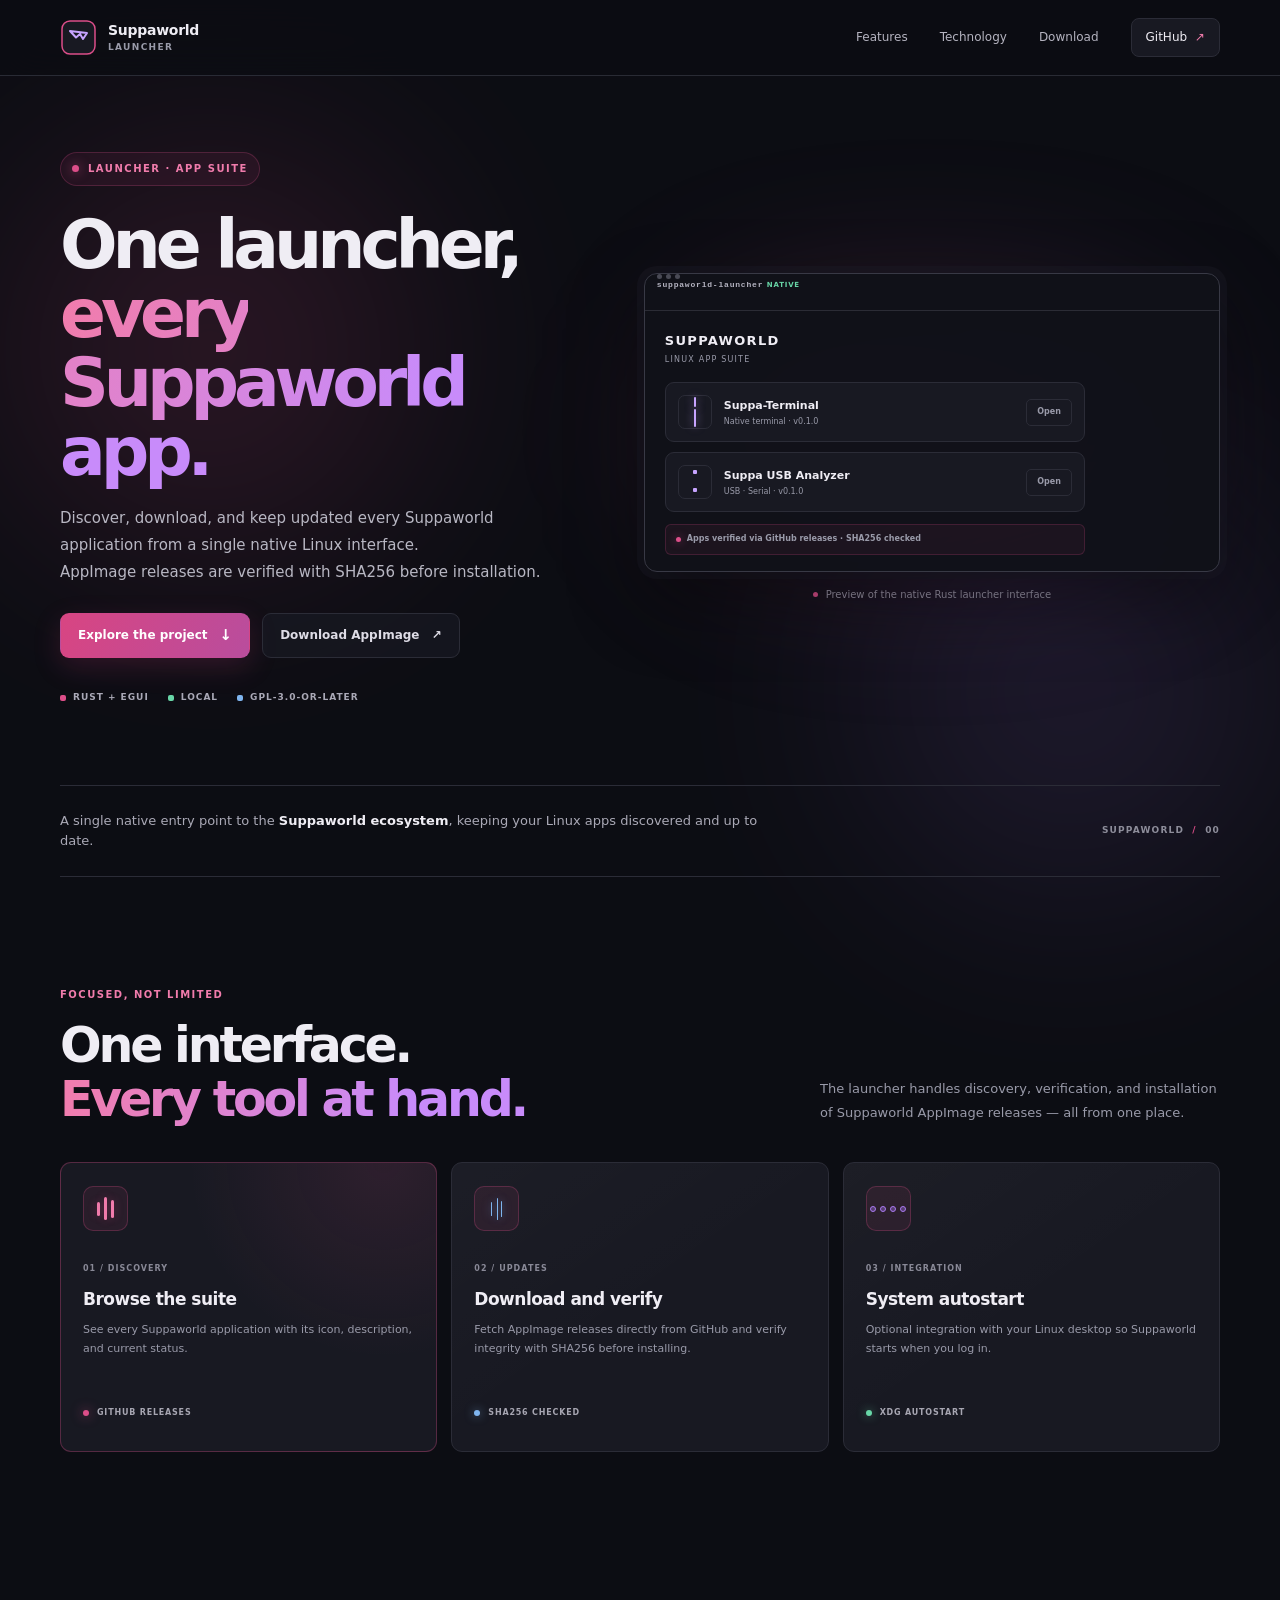
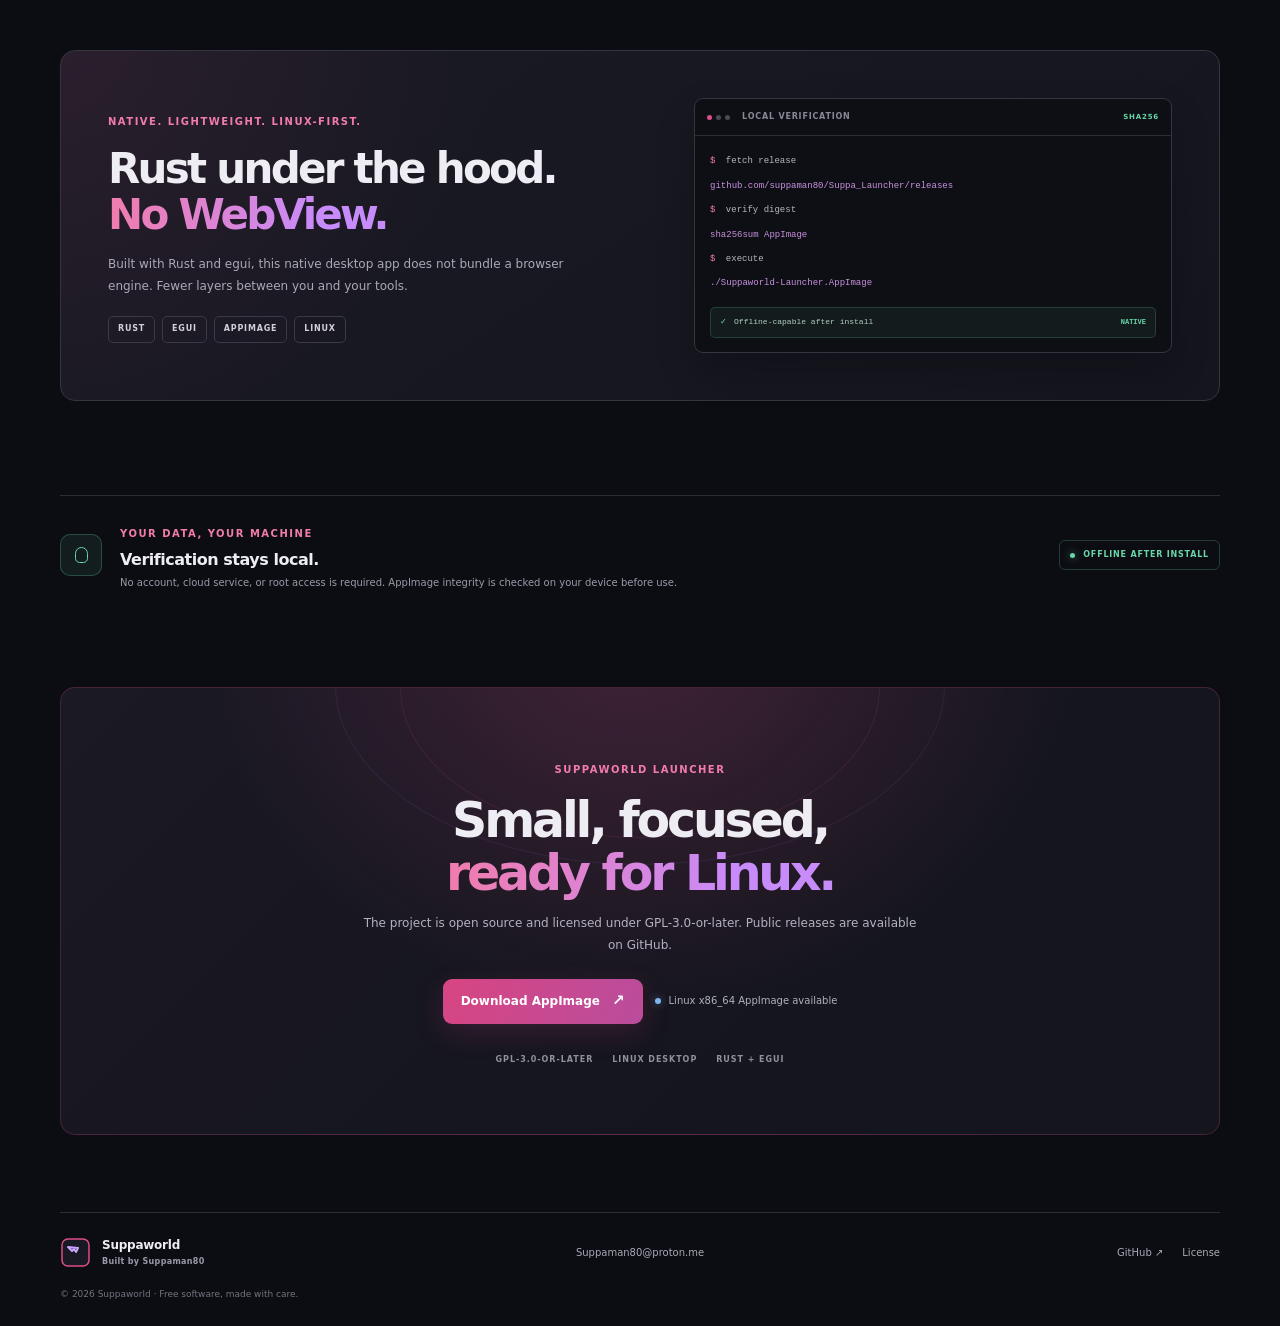
==== commit 4401384a: "Update docs/index.html to link launcher-extras.css" ====
--- a/docs/index.html
+++ b/docs/index.html
@@ -10,6 +10,7 @@
     <meta property="og:type" content="website">
     <title>Suppaworld Launcher — Suppaworld</title>
     <link rel="stylesheet" href="./styles.css">
+    <link rel="stylesheet" href="./launcher-extras.css">
     <script src="./app.js" defer></script>
   </head>
   <body id="top">
@@ -209,42 +210,9 @@
       <a class="footer-email" href="mailto:Suppaman80@proton.me">Suppaman80@proton.me</a>
       <div class="footer-links">
         <a href="https://github.com/suppaman80/Suppa_Launcher" target="_blank" rel="noreferrer">GitHub ↗</a>
-        <a href="https://github.com/suppaman80/Suppa_Launcher/blob/main/LICENSE" target="_blank" rel="noreferrer">License</a>
+        <a href="https://github.com/suppaman80/Suppa_Launcher/blob/main/LICENSE</a> target="_blank" rel="noreferrer">License</a>
       </div>
       <p class="copyright">© <span id="current-year">2026</span> Suppaworld · Free software, made with care.</p>
     </footer>
   </body>
-</html>
-
-/* SVG icon additions for inline preview icons */
-.app-preview-icon {
-  display: grid;
-  place-items: center;
-  width: 34px;
-  height: 34px;
-  border-radius: 7px;
-  background: rgba(24, 25, 34, 0.6);
-  border: 1px solid #2b2c37;
-  color: #c7a4ff;
-  font-size: 11px;
-}
-
-.icon-terminal span {
-  width: 2px;
-  border-radius: 2px;
-  background: currentColor;
-  box-shadow: 0 0 8px rgba(199, 164, 255, 0.6);
-}
-
-.icon-terminal span:nth-child(1) { height: 10px; }
-.icon-terminal span:nth-child(2) { height: 18px; }
-
-.icon-usb span {
-  width: 4px;
-  height: 4px;
-  border-radius: 1px;
-  background: currentColor;
-}
-
-.icon-usb span:nth-child(1) { margin-top: -2px; }
-.icon-usb span:nth-child(2) { margin-top: 2px; }+</html>
--- a/docs/launcher-extras.css
+++ b/docs/launcher-extras.css
@@ -0,0 +1,170 @@
+/* Extra styles for launcher inline preview (SVG icons + window mock) */
+.app-preview-icon {
+  display: grid;
+  place-items: center;
+  width: 34px;
+  height: 34px;
+  border-radius: 7px;
+  background: rgba(24, 25, 34, 0.6);
+  border: 1px solid #2b2c37;
+  color: #c7a4ff;
+  font-size: 11px;
+}
+
+.icon-terminal span {
+  width: 2px;
+  border-radius: 2px;
+  background: currentColor;
+  box-shadow: 0 0 8px rgba(199, 164, 255, 0.6);
+}
+
+.icon-terminal span:nth-child(1) { height: 10px; }
+.icon-terminal span:nth-child(2) { height: 18px; }
+
+.icon-usb span {
+  width: 4px;
+  height: 4px;
+  border-radius: 1px;
+  background: currentColor;
+}
+
+.icon-usb span:nth-child(1) { margin-top: -2px; }
+.icon-usb span:nth-child(2) { margin-top: 2px; }
+
+.window-top {
+  min-height: 37px;
+  justify-content: flex-start;
+  gap: 12px;
+  padding: 0 12px;
+  border-bottom: 1px solid #2b2c35;
+  color: #888997;
+  font-size: 8px;
+  font-weight: 750;
+  letter-spacing: 0.1em;
+}
+
+.window-dots {
+  display: flex;
+  gap: 4px;
+}
+
+.window-dots i {
+  width: 5px;
+  height: 5px;
+  border-radius: 50%;
+  background: #494a55;
+}
+
+.window-title {
+  font-family: "SFMono-Regular", Consolas, "Liberation Mono", monospace;
+  font-size: 8px;
+  color: #b6b5c2;
+}
+
+.window-live {
+  margin-left: auto;
+  color: var(--green);
+  font-size: 7px;
+}
+
+.window-body {
+  padding: 20px 20px 16px;
+}
+
+.launcher-preview {
+  max-width: 420px;
+}
+
+.launcher-header {
+  margin-bottom: 16px;
+}
+
+.launcher-title {
+  color: var(--text);
+  font-size: 13px;
+  font-weight: 800;
+  letter-spacing: 0.1em;
+}
+
+.launcher-subtitle {
+  color: var(--muted);
+  font-size: 8px;
+  margin-top: 3px;
+  letter-spacing: 0.15em;
+}
+
+.launcher-grid {
+  display: grid;
+  gap: 10px;
+  margin-bottom: 12px;
+}
+
+.app-card {
+  border: 1px solid var(--line);
+  border-radius: 9px;
+  padding: 12px;
+  background: var(--surface);
+}
+
+.app-card:hover {
+  border-color: rgba(220, 78, 137, 0.4);
+}
+
+.preview-card {
+  display: flex;
+  align-items: center;
+  gap: 12px;
+}
+
+.app-preview-info {
+  flex: 1;
+}
+
+.app-preview-name {
+  color: var(--text);
+  font-size: 11px;
+  font-weight: 700;
+}
+
+.app-preview-state {
+  color: var(--muted);
+  font-size: 8px;
+  margin-top: 2px;
+}
+
+.app-preview-action {
+  padding: 6px 10px;
+  font-size: 8px;
+  font-weight: 700;
+  border: 1px solid var(--line);
+  border-radius: 5px;
+  background: transparent;
+  color: var(--muted);
+  cursor: pointer;
+}
+
+.app-preview-action:hover {
+  border-color: var(--pink);
+  color: var(--pink-light);
+}
+
+.launcher-notice {
+  display: flex;
+  align-items: center;
+  gap: 6px;
+  padding: 8px 10px;
+  border: 1px solid rgba(220, 78, 137, 0.2);
+  border-radius: 6px;
+  background: rgba(220, 78, 137, 0.06);
+  color: var(--muted);
+  font-size: 8px;
+  font-weight: 750;
+}
+
+.launcher-dot {
+  width: 5px;
+  height: 5px;
+  background: var(--pink);
+  border-radius: 50%;
+  box-shadow: 0 0 8px rgba(220, 78, 137, 0.6);
+}
